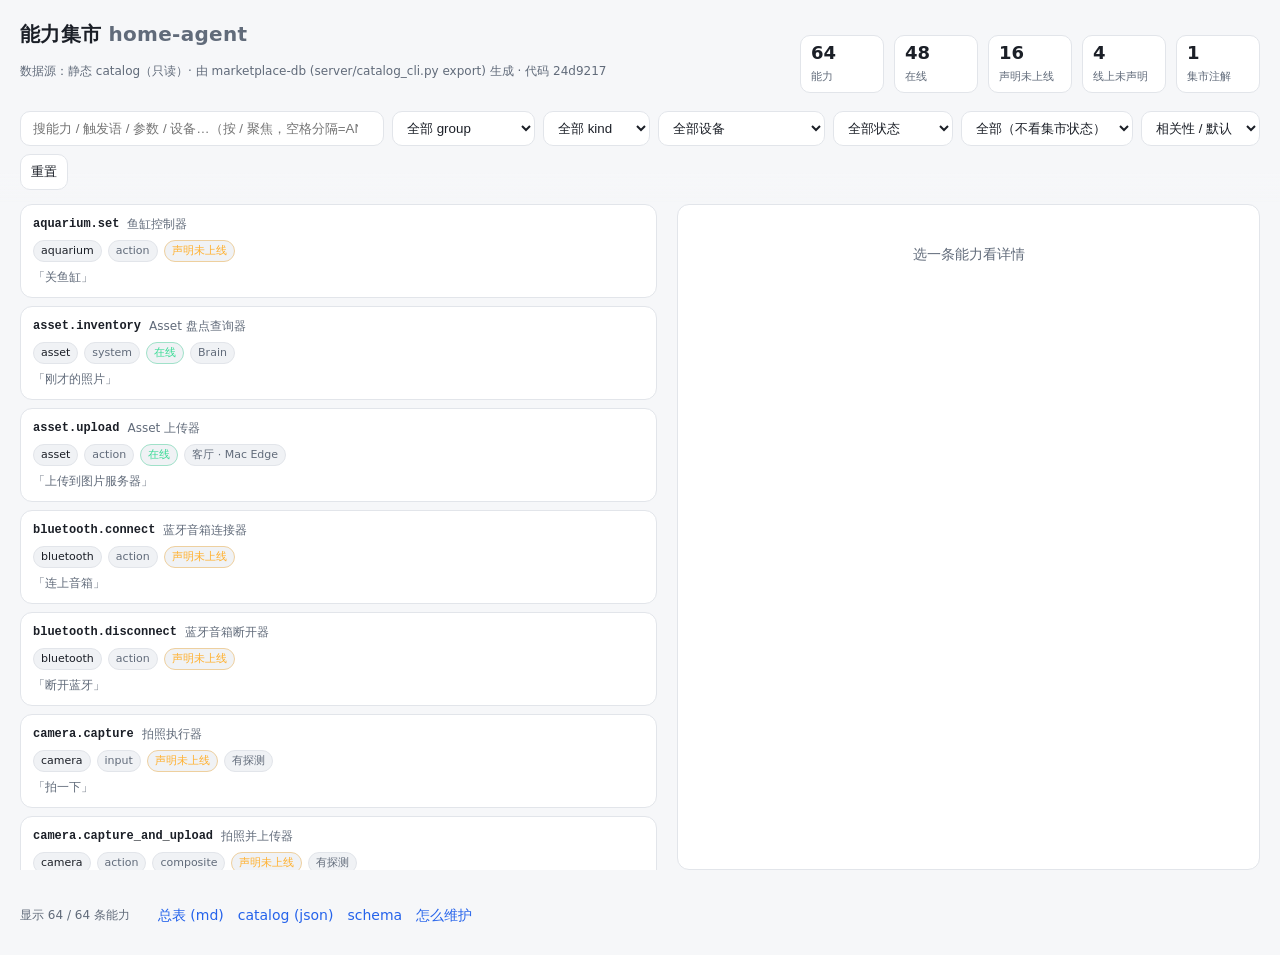
==== web/index.html @ 9019d494 "feat(marketplace): 独立数据库（SQLite）+ HTTP 服务 + 库驱动 UI + 同步/部署契约 能力集市从「生成好的 JSON + 静态页」升级为**有自己数据库的服务**：" ====
<!DOCTYPE html>
<html lang="zh-CN">
<head>
<meta charset="utf-8" />
<meta name="viewport" content="width=device-width, initial-scale=1" />
<title>能力集市 · Home Agent</title>
<link rel="stylesheet" href="assets/styles.css" />
</head>
<body>
<header class="top">
  <div class="top__main">
    <h1>能力集市 <span class="muted">home-agent</span></h1>
    <p id="source" class="muted small">加载中…</p>
  </div>
  <div class="stats" id="stats"></div>
</header>

<nav class="toolbar">
  <input id="q" class="search" type="search" placeholder="搜能力 / 触发语 / 参数 / 设备…（按 / 聚焦，空格分隔=AND）" autocomplete="off" />
  <select id="group" title="类别 group"></select>
  <select id="kind" title="kind"></select>
  <select id="provider" title="设备"></select>
  <select id="status" title="状态">
    <option value="all">全部状态</option>
    <option value="live">在线</option>
    <option value="declared_not_live">声明未上线</option>
    <option value="live_not_declared">线上未声明</option>
    <option value="checker">有可用性探测</option>
    <option value="no_docs">缺文档</option>
  </select>
  <select id="review" title="集市状态（自有字段）">
    <option value="">全部（不看集市状态）</option>
    <option value="active">active</option>
    <option value="planned">planned</option>
    <option value="deprecated">deprecated</option>
    <option value="blocked">blocked</option>
    <option value="annotated">有人维护过</option>
  </select>
  <select id="sort" title="排序">
    <option value="relevance">相关性 / 默认</option>
    <option value="group">按 group</option>
    <option value="live">在线优先</option>
  </select>
  <button id="reset" class="btn">重置</button>
</nav>

<main class="layout">
  <section class="list" id="list" aria-live="polite"></section>
  <aside class="detail" id="detail">
    <div class="empty">选一条能力看详情</div>
  </aside>
</main>

<footer class="foot">
  <span id="count" class="muted small"></span>
  <span id="imports" class="muted small"></span>
  <a href="../catalog/capabilities.md">总表 (md)</a>
  <a href="../catalog/capabilities.json">catalog (json)</a>
  <a href="../schema/catalog.schema.json">schema</a>
  <a href="../README.md">怎么维护</a>
</footer>

<script src="assets/catalog-core.js"></script>
<script src="assets/app.js"></script>
</body>
</html>
---- web/assets/styles.css ----
:root {
  --bg: #0f1115;
  --panel: #171a21;
  --panel-2: #1e222b;
  --line: #2a2f3a;
  --text: #e8ecf3;
  --muted: #98a2b3;
  --accent: #6ea8fe;
  --ok: #3ddc97;
  --warn: #ffb02e;
  --err: #ff6b6b;
}
@media (prefers-color-scheme: light) {
  :root {
    --bg: #f6f7f9;
    --panel: #ffffff;
    --panel-2: #f0f2f5;
    --line: #e2e5ea;
    --text: #1b1f27;
    --muted: #616b7a;
    --accent: #2563eb;
  }
}
* { box-sizing: border-box; }
body {
  margin: 0;
  background: var(--bg);
  color: var(--text);
  font: 14px/1.6 -apple-system, "SF Pro Text", "PingFang SC", "Microsoft YaHei", system-ui, sans-serif;
}
.muted { color: var(--muted); }
.small { font-size: 12px; }
code, .mono { font-family: ui-monospace, SFMono-Regular, Menlo, monospace; font-size: 12px; }

.top {
  display: flex; align-items: flex-end; justify-content: space-between; gap: 16px;
  padding: 18px 20px 8px; flex-wrap: wrap;
}
.top h1 { margin: 0; font-size: 20px; letter-spacing: .3px; }
.stats { display: flex; gap: 10px; flex-wrap: wrap; }
.stat {
  background: var(--panel); border: 1px solid var(--line); border-radius: 10px;
  padding: 6px 10px; min-width: 84px;
}
.stat b { display: block; font-size: 18px; line-height: 1.2; }
.stat span { color: var(--muted); font-size: 11px; }

.toolbar {
  display: flex; gap: 8px; flex-wrap: wrap; padding: 10px 20px 14px; position: sticky; top: 0;
  background: linear-gradient(var(--bg) 70%, transparent); z-index: 5;
}
.search {
  flex: 1 1 320px; min-width: 220px; padding: 9px 12px; border-radius: 10px;
  border: 1px solid var(--line); background: var(--panel); color: var(--text);
}
select, .btn {
  padding: 8px 10px; border-radius: 10px; border: 1px solid var(--line);
  background: var(--panel); color: var(--text);
}
.btn { cursor: pointer; }
.btn:hover { border-color: var(--accent); }

.layout { display: grid; grid-template-columns: minmax(320px, 1.1fr) minmax(360px, 1fr); gap: 16px; padding: 0 20px 24px; }
@media (max-width: 900px) { .layout { grid-template-columns: 1fr; } }

.list { display: grid; gap: 8px; align-content: start; max-height: 74vh; overflow: auto; padding-right: 4px; }
.card {
  background: var(--panel); border: 1px solid var(--line); border-radius: 12px; padding: 10px 12px;
  cursor: pointer;
}
.card:hover { border-color: var(--accent); }
.card.active { border-color: var(--accent); box-shadow: 0 0 0 1px var(--accent) inset; }
.card__top { display: flex; align-items: center; gap: 8px; flex-wrap: wrap; }
.card__id { font-weight: 600; }
.card__role { color: var(--muted); font-size: 12px; }
.card__meta { display: flex; gap: 6px; flex-wrap: wrap; margin-top: 6px; }
.card__trig { color: var(--muted); font-size: 12px; margin-top: 6px; }

.chip {
  display: inline-flex; align-items: center; gap: 4px; padding: 1px 7px; border-radius: 999px;
  border: 1px solid var(--line); background: var(--panel-2); font-size: 11px; color: var(--muted);
}
.chip--group { color: var(--text); }
.chip--ok { color: var(--ok); border-color: color-mix(in srgb, var(--ok) 40%, var(--line)); }
.chip--warn { color: var(--warn); border-color: color-mix(in srgb, var(--warn) 40%, var(--line)); }
.chip--err { color: var(--err); border-color: color-mix(in srgb, var(--err) 40%, var(--line)); }
mark { background: color-mix(in srgb, var(--accent) 35%, transparent); color: inherit; border-radius: 3px; }

.detail { background: var(--panel); border: 1px solid var(--line); border-radius: 12px; padding: 14px 16px; max-height: 74vh; overflow: auto; }
.detail h2 { margin: 0 0 4px; font-size: 17px; }
.detail h3 { margin: 16px 0 6px; font-size: 13px; color: var(--muted); text-transform: uppercase; letter-spacing: .4px; }
.detail table { width: 100%; border-collapse: collapse; font-size: 12px; }
.detail th, .detail td { text-align: left; border-bottom: 1px solid var(--line); padding: 5px 6px; vertical-align: top; }
.detail ul { margin: 4px 0; padding-left: 18px; }
.empty { color: var(--muted); padding: 24px 4px; text-align: center; }
.pager { padding: 8px 2px; color: var(--muted); font-size: 12px; }

.foot { display: flex; gap: 14px; align-items: center; padding: 10px 20px 28px; flex-wrap: wrap; }
.foot a { color: var(--accent); text-decoration: none; }
.foot a:hover { text-decoration: underline; }

/* 集市注解表单 */
.note { background: var(--panel-2); border-left: 3px solid var(--accent); padding: 6px 10px; border-radius: 6px; }
.form { display: grid; gap: 8px; }
.form label { display: grid; gap: 4px; font-size: 12px; color: var(--muted); }
.form input, .form select, .form textarea {
  padding: 6px 8px; border-radius: 8px; border: 1px solid var(--line);
  background: var(--panel-2); color: var(--text); font: inherit;
}
.form__actions { display: flex; align-items: center; gap: 10px; }
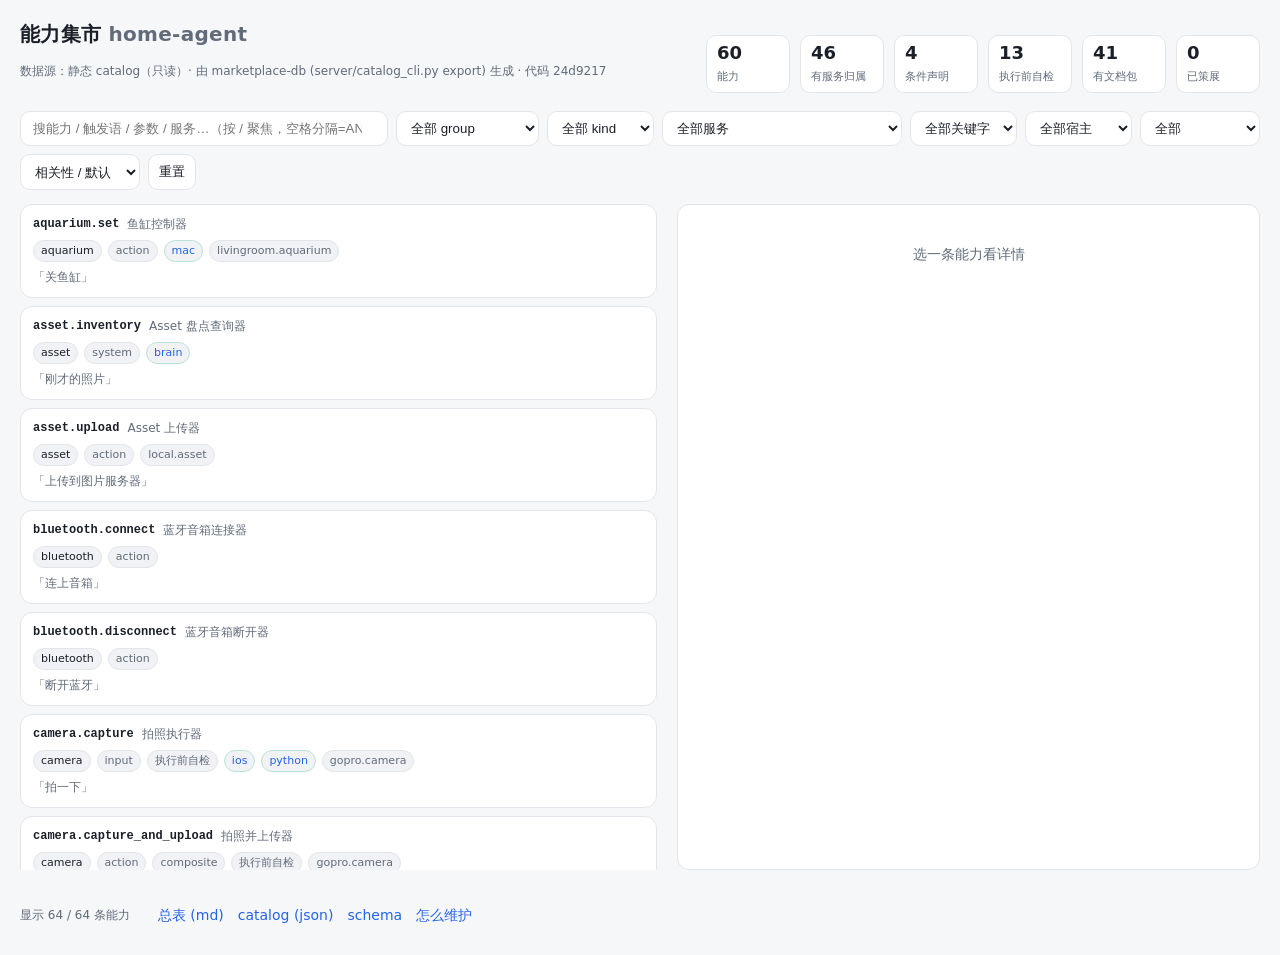
==== commit 3077c798: "feat(marketplace): 只登记声明的目录 + 可维护字段（描述/关键字/适用宿主）+ 去「集市状态」筛选 集市定位 = 能力展示与技能介绍：登记声明（能力/服务/条件挂载/参数/触发语/" ====
--- a/web/index.html
+++ b/web/index.html
@@ -16,30 +16,25 @@
 </header>
 
 <nav class="toolbar">
-  <input id="q" class="search" type="search" placeholder="搜能力 / 触发语 / 参数 / 设备…（按 / 聚焦，空格分隔=AND）" autocomplete="off" />
+  <input id="q" class="search" type="search" placeholder="搜能力 / 触发语 / 参数 / 服务…（按 / 聚焦，空格分隔=AND）" autocomplete="off" />
   <select id="group" title="类别 group"></select>
   <select id="kind" title="kind"></select>
-  <select id="provider" title="设备"></select>
-  <select id="status" title="状态">
-    <option value="all">全部状态</option>
-    <option value="live">在线</option>
-    <option value="declared_not_live">声明未上线</option>
-    <option value="live_not_declared">线上未声明</option>
-    <option value="checker">有可用性探测</option>
+  <select id="service" title="声明服务"></select>
+  <select id="keyword" title="关键字（人工设定）"></select>
+  <select id="host" title="适用宿主"></select>
+  <select id="status" title="声明特征">
+    <option value="all">全部</option>
+    <option value="conditional">条件挂载</option>
+    <option value="preflight">有执行前自检</option>
+    <option value="documented">有文档包</option>
+    <option value="composite">组合能力</option>
+    <option value="unowned">无服务归属</option>
     <option value="no_docs">缺文档</option>
-  </select>
-  <select id="review" title="集市状态（自有字段）">
-    <option value="">全部（不看集市状态）</option>
-    <option value="active">active</option>
-    <option value="planned">planned</option>
-    <option value="deprecated">deprecated</option>
-    <option value="blocked">blocked</option>
-    <option value="annotated">有人维护过</option>
   </select>
   <select id="sort" title="排序">
     <option value="relevance">相关性 / 默认</option>
     <option value="group">按 group</option>
-    <option value="live">在线优先</option>
+    <option value="updated">最近维护优先</option>
   </select>
   <button id="reset" class="btn">重置</button>
 </nav>
--- a/web/assets/styles.css
+++ b/web/assets/styles.css
@@ -84,6 +84,17 @@
 .chip--ok { color: var(--ok); border-color: color-mix(in srgb, var(--ok) 40%, var(--line)); }
 .chip--warn { color: var(--warn); border-color: color-mix(in srgb, var(--warn) 40%, var(--line)); }
 .chip--err { color: var(--err); border-color: color-mix(in srgb, var(--err) 40%, var(--line)); }
+
+.chip--kw { cursor: pointer; color: var(--ok); border-color: color-mix(in srgb, var(--ok) 30%, var(--line)); text-decoration: none; }
+.chip--kw:hover { background: color-mix(in srgb, var(--ok) 12%, transparent); }
+.card__desc { margin-top: 6px; font-size: 12.5px; line-height: 1.5; color: var(--text); opacity: .85; }
+.chip--host { cursor: pointer; color: var(--accent, var(--ok)); border-color: color-mix(in srgb, var(--ok) 24%, var(--line)); text-decoration: none; }
+.chip--host:hover { background: color-mix(in srgb, var(--ok) 12%, transparent); }
+.hosts { display: flex; flex-wrap: wrap; gap: 6px 12px; margin: 2px 0 4px; }
+.hosts__item { display: inline-flex; align-items: center; gap: 4px; font-size: 12px; color: var(--text); }
+.hostreg { font-size: 12px; color: var(--muted); }
+.hostreg__row { display: flex; flex-wrap: wrap; align-items: center; gap: 6px; margin: 6px 0; }
+.hostreg__row input { width: 110px; }
 mark { background: color-mix(in srgb, var(--accent) 35%, transparent); color: inherit; border-radius: 3px; }
 
 .detail { background: var(--panel); border: 1px solid var(--line); border-radius: 12px; padding: 14px 16px; max-height: 74vh; overflow: auto; }
